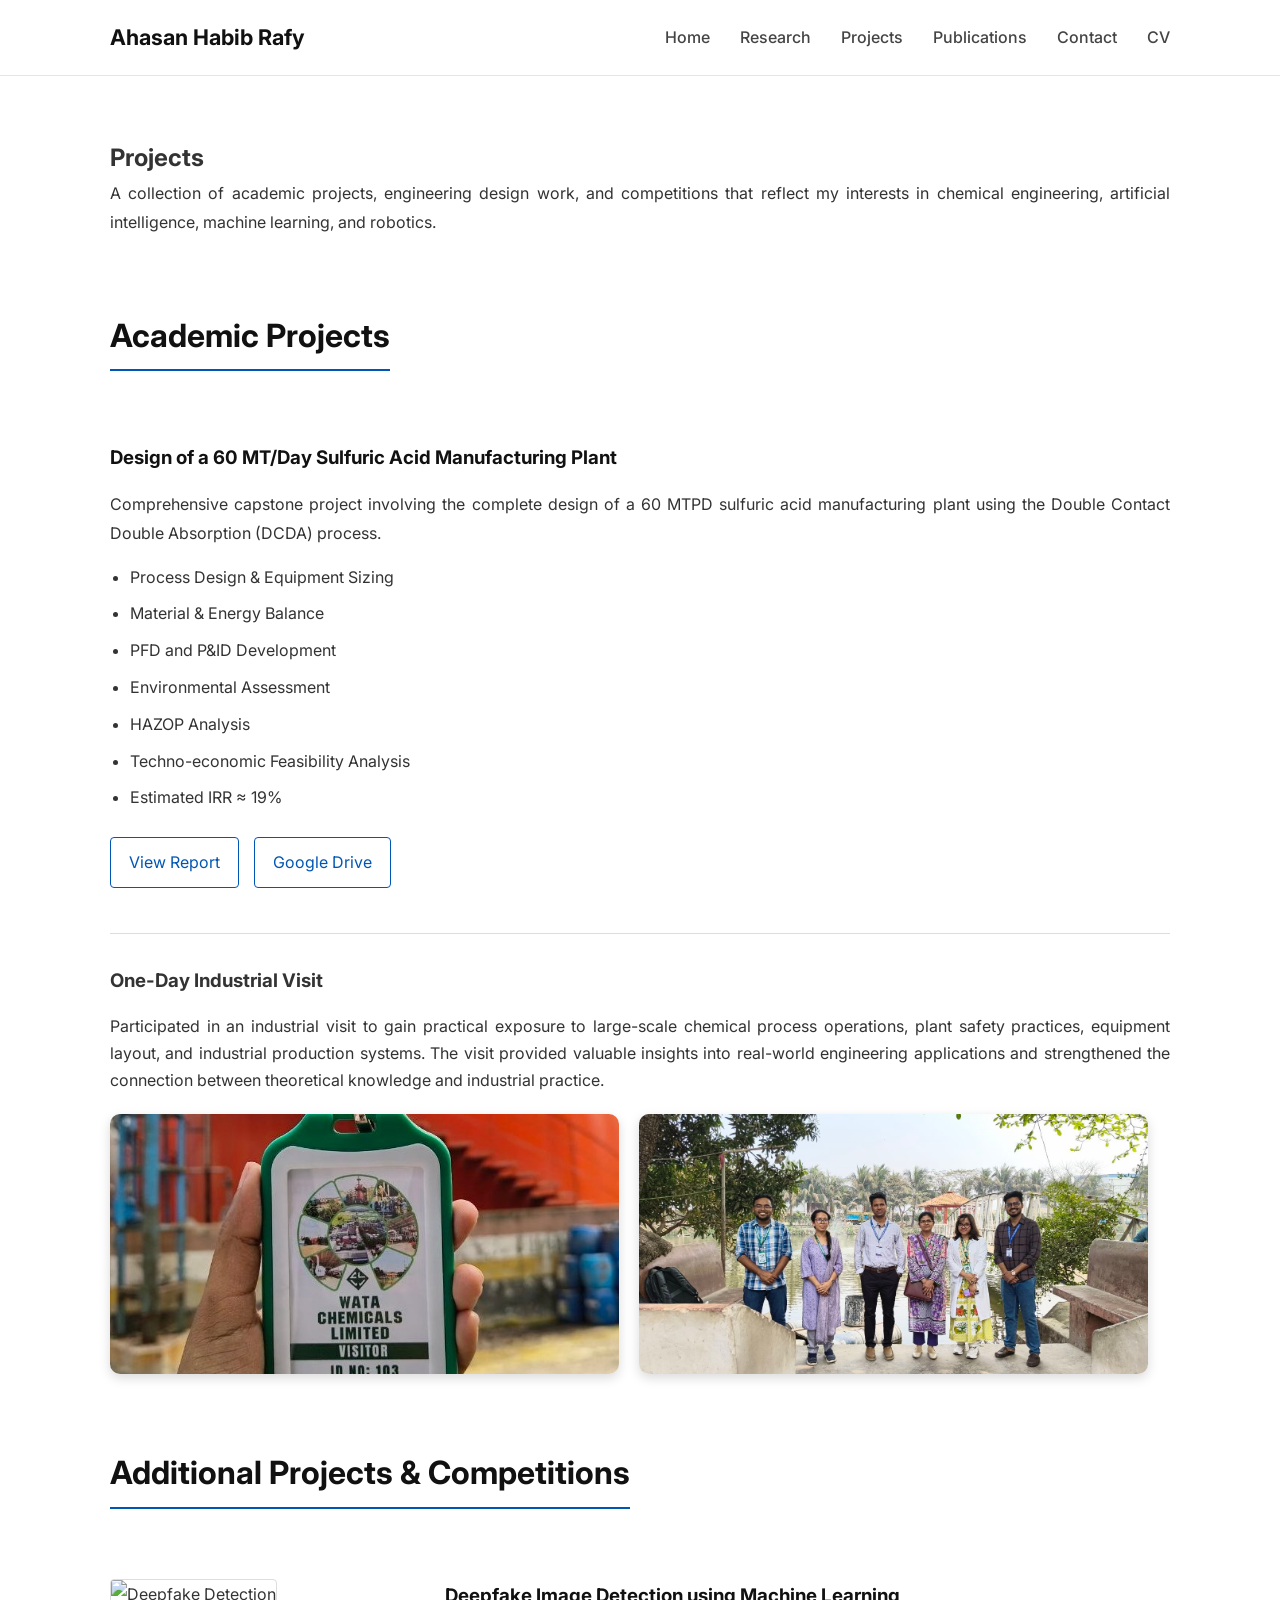
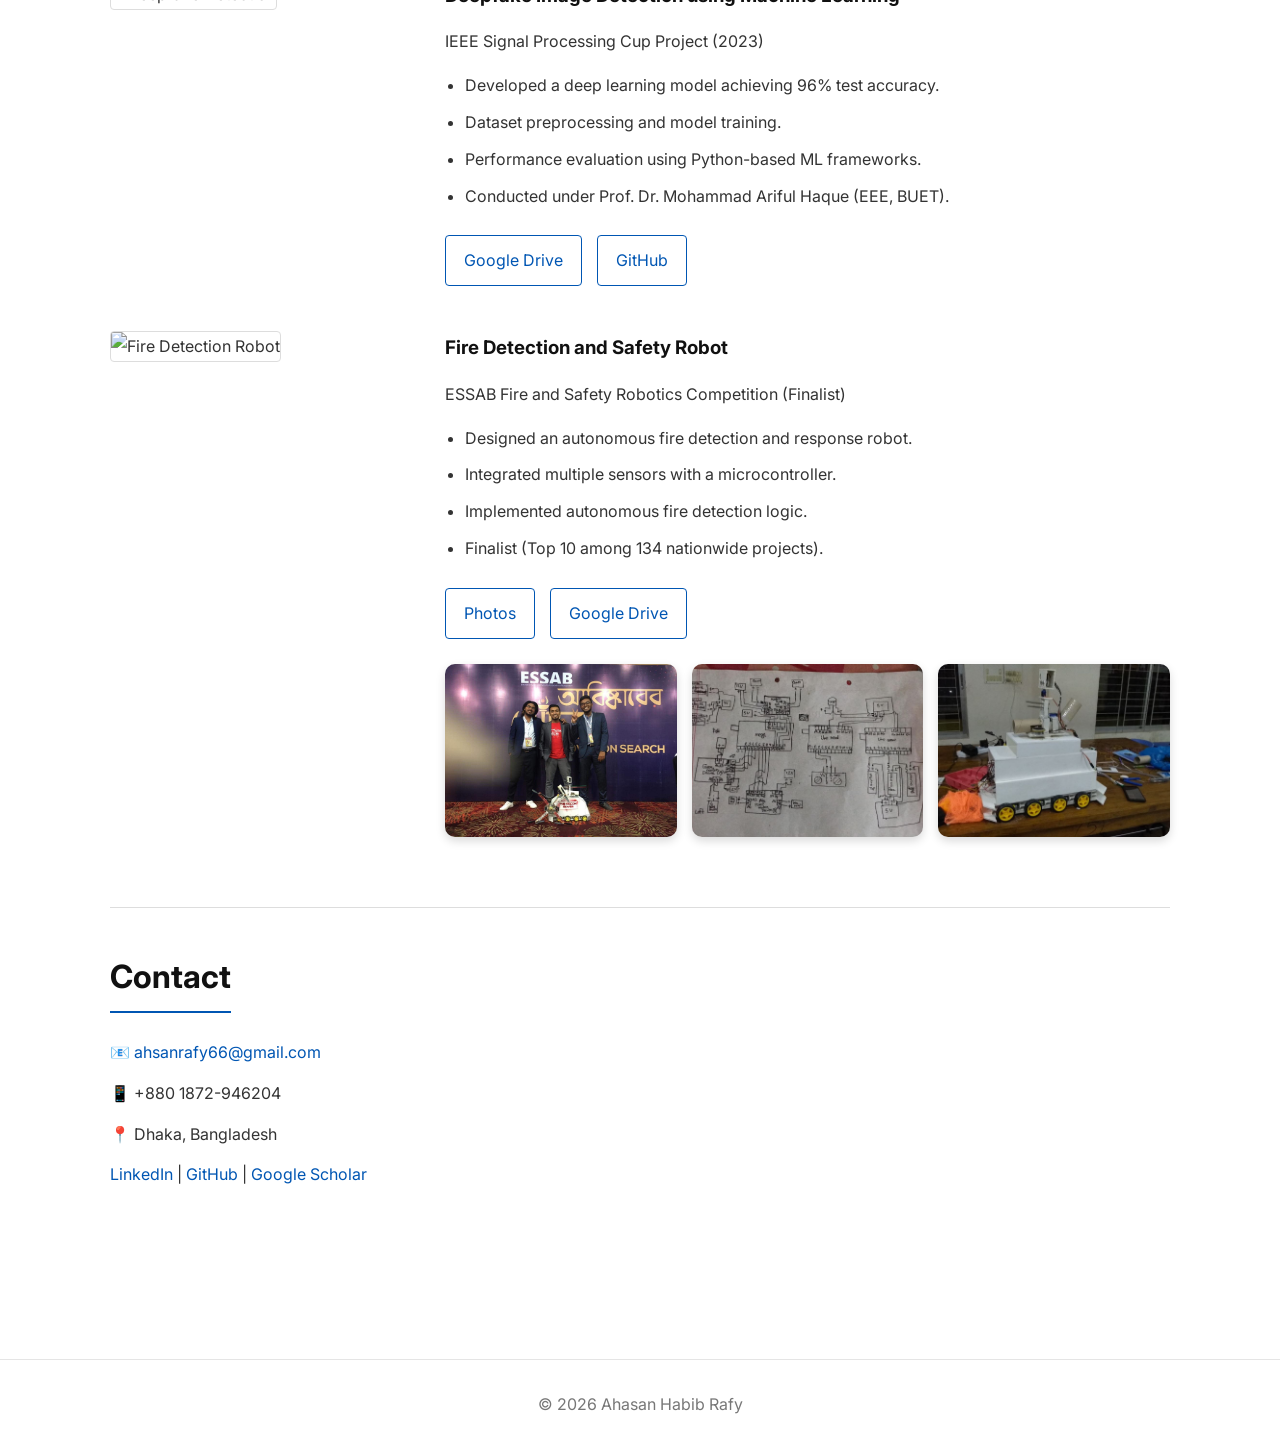
==== projects.html @ 031cfe55 "Add files via upload Initial Website" ====
<!DOCTYPE html>
<html lang="en">

<head>

    <meta charset="UTF-8">
    <meta name="viewport" content="width=device-width, initial-scale=1.0">

    <title>Projects | Ahasan Habib Rafy</title>

    <link rel="stylesheet" href="style.css">

    <link rel="preconnect" href="https://fonts.googleapis.com">

    <link rel="preconnect" href="https://fonts.gstatic.com" crossorigin>

    <link href="https://fonts.googleapis.com/css2?family=Inter:wght@300;400;500;600;700&display=swap" rel="stylesheet">

</head>

<body>

<nav>

<div class="nav-container">

<div class="logo">
<a href="index.html">Ahasan Habib Rafy</a>
</div>

<ul>

<li><a href="index.html">Home</a></li>

<li><a href="research.html">Research</a></li>

<li><a href="projects.html">Projects</a></li>

<li><a href="publications.html">Publications</a></li>

<li><a href="#contact">Contact</a></li>

<li><a href="assets/cv.pdf" target="_blank">CV</a></li>

</ul>

</div>

</nav>

<main>

<section>

<h1>Projects</h1>

<p>

A collection of academic projects, engineering design work, and competitions
that reflect my interests in chemical engineering, artificial intelligence,
machine learning, and robotics.

</p>

</section>

<!-- ====================================================== -->

<section>

    <h2>Academic Projects</h2>

    <div class="project-card">

        <div class="project-content">

            <h3>Design of a 60 MT/Day Sulfuric Acid Manufacturing Plant</h3>

            <p>
                Comprehensive capstone project involving the complete design of a
                60 MTPD sulfuric acid manufacturing plant using the Double Contact
                Double Absorption (DCDA) process.
            </p>

            <ul>
                <li>Process Design & Equipment Sizing</li>
                <li>Material & Energy Balance</li>
                <li>PFD and P&amp;ID Development</li>
                <li>Environmental Assessment</li>
                <li>HAZOP Analysis</li>
                <li>Techno-economic Feasibility Analysis</li>
                <li>Estimated IRR ≈ 19%</li>
            </ul>

            <div class="buttons">
                <a href="assets/sulfuric_report.pdf" target="_blank">
                    View Report
                </a>
                <a href="#">
                    Google Drive
                </a>
            </div>

        </div>

    </div>

    <!-- Industrial Visit Subsection -->
    <div class="industrial-visit">

        <h3>One-Day Industrial Visit</h3>

        <p>
            Participated in an industrial visit to gain practical exposure to
            large-scale chemical process operations, plant safety practices,
            equipment layout, and industrial production systems. The visit
            provided valuable insights into real-world engineering applications
            and strengthened the connection between theoretical knowledge and
            industrial practice.
        </p>

        <div class="visit-gallery">
            <img src="images/industrial-visit-1.jpg" alt="Industrial Visit Photo 1">
            <img src="images/industrial-visit-2.jpg" alt="Industrial Visit Photo 2">
        </div>

    </div>

</section>

<!-- ====================================================== -->

<section>

<h2>Additional Projects & Competitions</h2>

<!-- Deepfake -->

<div class="project-card">

<div class="project-image">

<img src="images/projects/deepfake.jpg" alt="Deepfake Detection">

</div>

<div class="project-content">

<h3>Deepfake Image Detection using Machine Learning</h3>

<p>

IEEE Signal Processing Cup Project (2023)

</p>

<ul>

<li>Developed a deep learning model achieving 96% test accuracy.</li>

<li>Dataset preprocessing and model training.</li>

<li>Performance evaluation using Python-based ML frameworks.</li>

<li>Conducted under Prof. Dr. Mohammad Ariful Haque (EEE, BUET).</li>

</ul>

<div class="buttons">

<a href="#">

Google Drive

</a>

<a href="#">

GitHub

</a>

</div>

</div>

</div>

<!-- Robotics -->

<!-- Robotics -->

<div class="project-card">

    <div class="project-image">

        <img src="images/projects/robotics.jpg" alt="Fire Detection Robot">

    </div>

    <div class="project-content">

        <h3>Fire Detection and Safety Robot</h3>

        <p>
            ESSAB Fire and Safety Robotics Competition (Finalist)
        </p>

        <ul>
            <li>Designed an autonomous fire detection and response robot.</li>
            <li>Integrated multiple sensors with a microcontroller.</li>
            <li>Implemented autonomous fire detection logic.</li>
            <li>Finalist (Top 10 among 134 nationwide projects).</li>
        </ul>

        <div class="buttons">
            <a href="#">Photos</a>
            <a href="#">Google Drive</a>
        </div>

        <!-- Project Photos -->
        <div class="project-gallery">
            <img src="images/projects/robot1.jpg" alt="Robot Photo 1">
            <img src="images/projects/robot2.jpg" alt="Robot Photo 2">
            <img src="images/projects/robot3.jpg" alt="Robot Photo 3">
        </div>

    </div>

</div>

</section>

<section id="contact">

<h2>Contact</h2>

<p>

📧

<a href="mailto:ahsanrafy66@gmail.com">

ahsanrafy66@gmail.com

</a>

</p>

<p>

📱 +880 1872-946204

</p>

<p>

📍 Dhaka, Bangladesh

</p>

<p>

<a href="https://www.linkedin.com/in/ahsan-habib-rafy-2563a71a9">

LinkedIn

</a>

|

<a href="#">

GitHub

</a>

|

<a href="#">

Google Scholar

</a>

</p>

</section>

</main>

<footer>

<p>

© 2026 Ahasan Habib Rafy

</p>

</footer>

</body>

</html>
---- style.css ----
/* ==========================================================
   AHASAN HABIB RAFY
   Academic Portfolio
   style.css
========================================================== */

/* =========================
   RESET
========================= */

*{
    margin:0;
    padding:0;
    box-sizing:border-box;
}

html{
    scroll-behavior:smooth;
}

body{

    font-family:'Inter',sans-serif;
    background:#ffffff;
    color:#333;
    line-height:1.8;
    font-size:16px;

}

/* =========================
   LINKS
========================= */

a{

    color:#0056b3;
    text-decoration:none;

}

a:hover{

    text-decoration:underline;

}

/* =========================
   NAVIGATION
========================= */

nav{

    width:100%;
    border-bottom:1px solid #e5e5e5;
    background:#fff;
    position:sticky;
    top:0;
    z-index:100;

}

.nav-container{

    max-width:1100px;
    margin:auto;

    display:flex;
    justify-content:space-between;
    align-items:center;

    padding:18px 20px;

}

.logo a{

    font-size:1.35rem;
    font-weight:700;
    color:#111;

}

nav ul{

    display:flex;
    list-style:none;
    gap:30px;

}

nav ul li{

    list-style:none;

}

nav ul li a{

    color:#444;
    font-weight:500;

}

nav ul li a:hover{

    color:#0056b3;

}

/* =========================
   MAIN
========================= */

main{

    max-width:1100px;
    margin:auto;
    padding:60px 20px;

}

/* =========================
   HERO
========================= */

.hero{

    display: flex;
    align-items: center;
    justify-content: space-between;
    gap: 60px;

}

.hero-text{

    flex:1;

}

.hero h1{

    font-size:3rem;
    color:#111;
    margin-bottom:10px;

}

.hero h2{

    font-size:1.25rem;
    font-weight:500;
    color:#666;

    margin-bottom:30px;

}

.hero p{

    margin-bottom:30px;
    text-align:justify;

}

.hero-image{

    flex: 0 0 450px;

}

.hero-image img{

    width:100%;
    border-radius:6px;
    border:1px solid #ddd;

}

/* =========================
   SOCIAL BUTTONS
========================= */

.buttons{

    display:flex;
    gap:15px;
    flex-wrap:wrap;

}

.buttons a{

    border:1px solid #0056b3;

    color:#0056b3;

    padding:10px 18px;

    border-radius:4px;

    transition:0.2s;

}

.buttons a:hover{

    background:#0056b3;
    color:white;
    text-decoration:none;

}

/* =========================
   SECTION
========================= */

section{

    margin-bottom:70px;

}

section h2{

    font-size:2rem;

    margin-bottom:25px;

    color:#111;

    border-bottom:2px solid #0056b3;

    display:inline-block;

    padding-bottom:5px;

}

section p{

    text-align:justify;

}

/* =========================
   RESEARCH TAGS
========================= */

.tags{

    display:flex;

    flex-wrap:wrap;

    gap:12px;

}

.tags span{

    border:1px solid #cfcfcf;

    padding:10px 16px;

    border-radius:25px;

    background:#fafafa;

    font-size:.95rem;

}

/* =========================
   SKILLS
========================= */

.skills-grid{

    display:grid;

    grid-template-columns:repeat(2,1fr);

    gap:30px;

}

.skill-card{

    border:1px solid #e4e4e4;

    padding:25px;

    border-radius:6px;

}

.skill-card h3{

    margin-bottom:18px;

    color:#0056b3;

}

.skill-card ul{

    padding-left:18px;

}

.skill-card li{

    margin-bottom:8px;

}

/* =========================
   CONTACT
========================= */

#contact{

    border-top:1px solid #ddd;

    padding-top:40px;

}

#contact p{

    margin-bottom:12px;

}

/* =========================
   FOOTER
========================= */

footer{

    border-top:1px solid #e5e5e5;

    padding:30px;

    text-align:center;

    color:#777;

    margin-top:40px;

}

/* =========================
   IMAGES
========================= */

img{

    max-width:100%;

}

/* =========================
   TABLES (future use)
========================= */

table{

    width:100%;
    border-collapse:collapse;

    margin-top:20px;

}

table td,
table th{

    border:1px solid #ddd;

    padding:10px;

}

table th{

    background:#f5f5f5;

}

/* =========================
   HORIZONTAL RULE
========================= */

hr{

    border:none;
    border-top:1px solid #ddd;
    margin:40px 0;

}

/* =========================
   RESPONSIVE
========================= */

@media(max-width:900px){

.hero{

    flex-direction:column-reverse;

    align-items:flex-start;

}

.hero-image{

    width:220px;

}

.skills-grid{

    grid-template-columns:1fr;

}

nav ul{

    gap:18px;

}

}

@media(max-width:700px){

.nav-container{

    flex-direction:column;

    gap:20px;

}

nav ul{

    flex-wrap:wrap;

    justify-content:center;

}

.hero h1{

    font-size:2.3rem;

}

.hero h2{

    font-size:1.05rem;

}

section h2{

    font-size:1.7rem;

}

.buttons{

    justify-content:center;

}

.tags{

    justify-content:center;

}

}

@media(max-width:500px){

main{

    padding:40px 15px;

}

.hero-image{

    width:180px;

}

.buttons{

    flex-direction:column;

}

.buttons a{

    text-align:center;

}

}

/* ==========================================
   RESEARCH PAGE
========================================== */

.gallery{

    display:grid;
    grid-template-columns:repeat(3,1fr);
    gap:25px;
    margin-top:30px;

}

.gallery-item{

    text-align:center;

}

.gallery-item img{

    width:100%;
    height:250px;
    object-fit:cover;
    border:1px solid #ddd;
    border-radius:4px;

}

.gallery-item p{

    margin-top:10px;
    font-size:0.95rem;
    color:#666;

}

@media(max-width:900px){

.gallery{

    grid-template-columns:1fr;

}

.gallery-item img{

    height:auto;

}

}

/* ==========================================
   PROJECTS PAGE
========================================== */

.project-card{

    display:flex;
    gap:35px;
    margin:45px 0;
    align-items:flex-start;

}

.project-image{

    flex:0 0 300px;

}

.project-image img{

    width:100%;
    border:1px solid #ddd;
    border-radius:4px;

}

.project-content{

    flex:1;

}

.project-content h3{

    margin-bottom:15px;
    color:#111;

}

.project-content p{

    margin-bottom:15px;

}

.project-content ul{

    padding-left:20px;
    margin-bottom:25px;

}

.project-content li{

    margin-bottom:8px;

}

@media(max-width:900px){

.project-card{

    flex-direction:column;

}

.project-image{

    width:100%;

}

/* ==========================================
   PUBLICATIONS
========================================== */

.publication{

    border-left:4px solid #0056b3;
    padding-left:20px;
    margin:25px 0;

}

.publication p{

    color:#555;

}
}
.industrial-visit{
    margin-top: 40px;
    padding-top: 30px;
    border-top: 1px solid #ddd;
}

.industrial-visit h3{
    margin-bottom: 15px;
}

.industrial-visit p{
    margin-bottom: 20px;
    line-height: 1.7;
}

.visit-gallery{
    display: flex;
    gap: 20px;
    flex-wrap: wrap;
}

.visit-gallery img{
    flex: 1;
    min-width: 280px;
    max-width: 48%;
    height: 260px;
    object-fit: cover;
    object-position: center;   /* Center crop */
    border-radius: 10px;
    box-shadow: 0 4px 12px rgba(0,0,0,0.15);
}
.project-gallery{
    margin-top: 25px;
    display: flex;
    gap: 15px;
    flex-wrap: wrap;
}

.project-gallery img{
    width: calc(33.33% - 10px);
    min-width: 180px;
    aspect-ratio: 4/3;
    object-fit: cover;
    object-position: center;
    border-radius: 10px;
    box-shadow: 0 4px 10px rgba(0,0,0,0.15);
    transition: transform 0.3s ease;
}

.project-gallery img:hover{
    transform: scale(1.03);
}
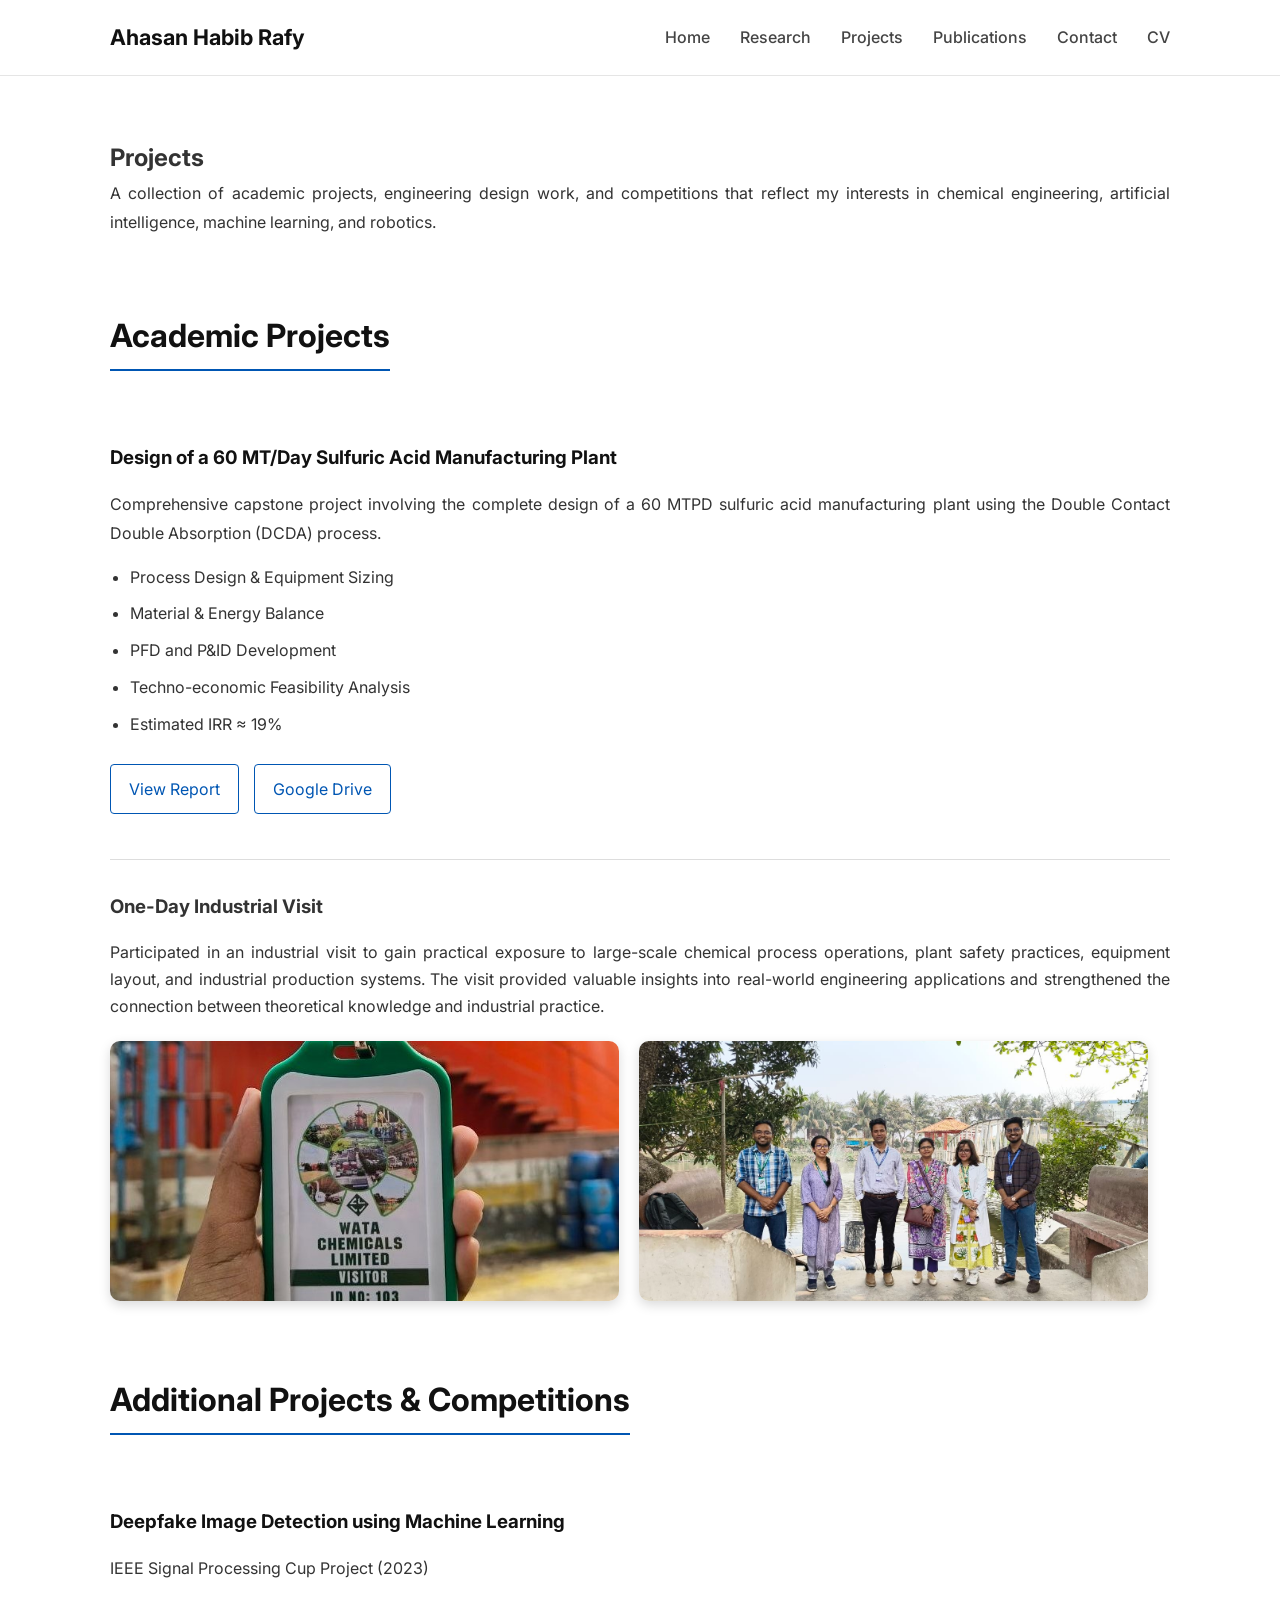
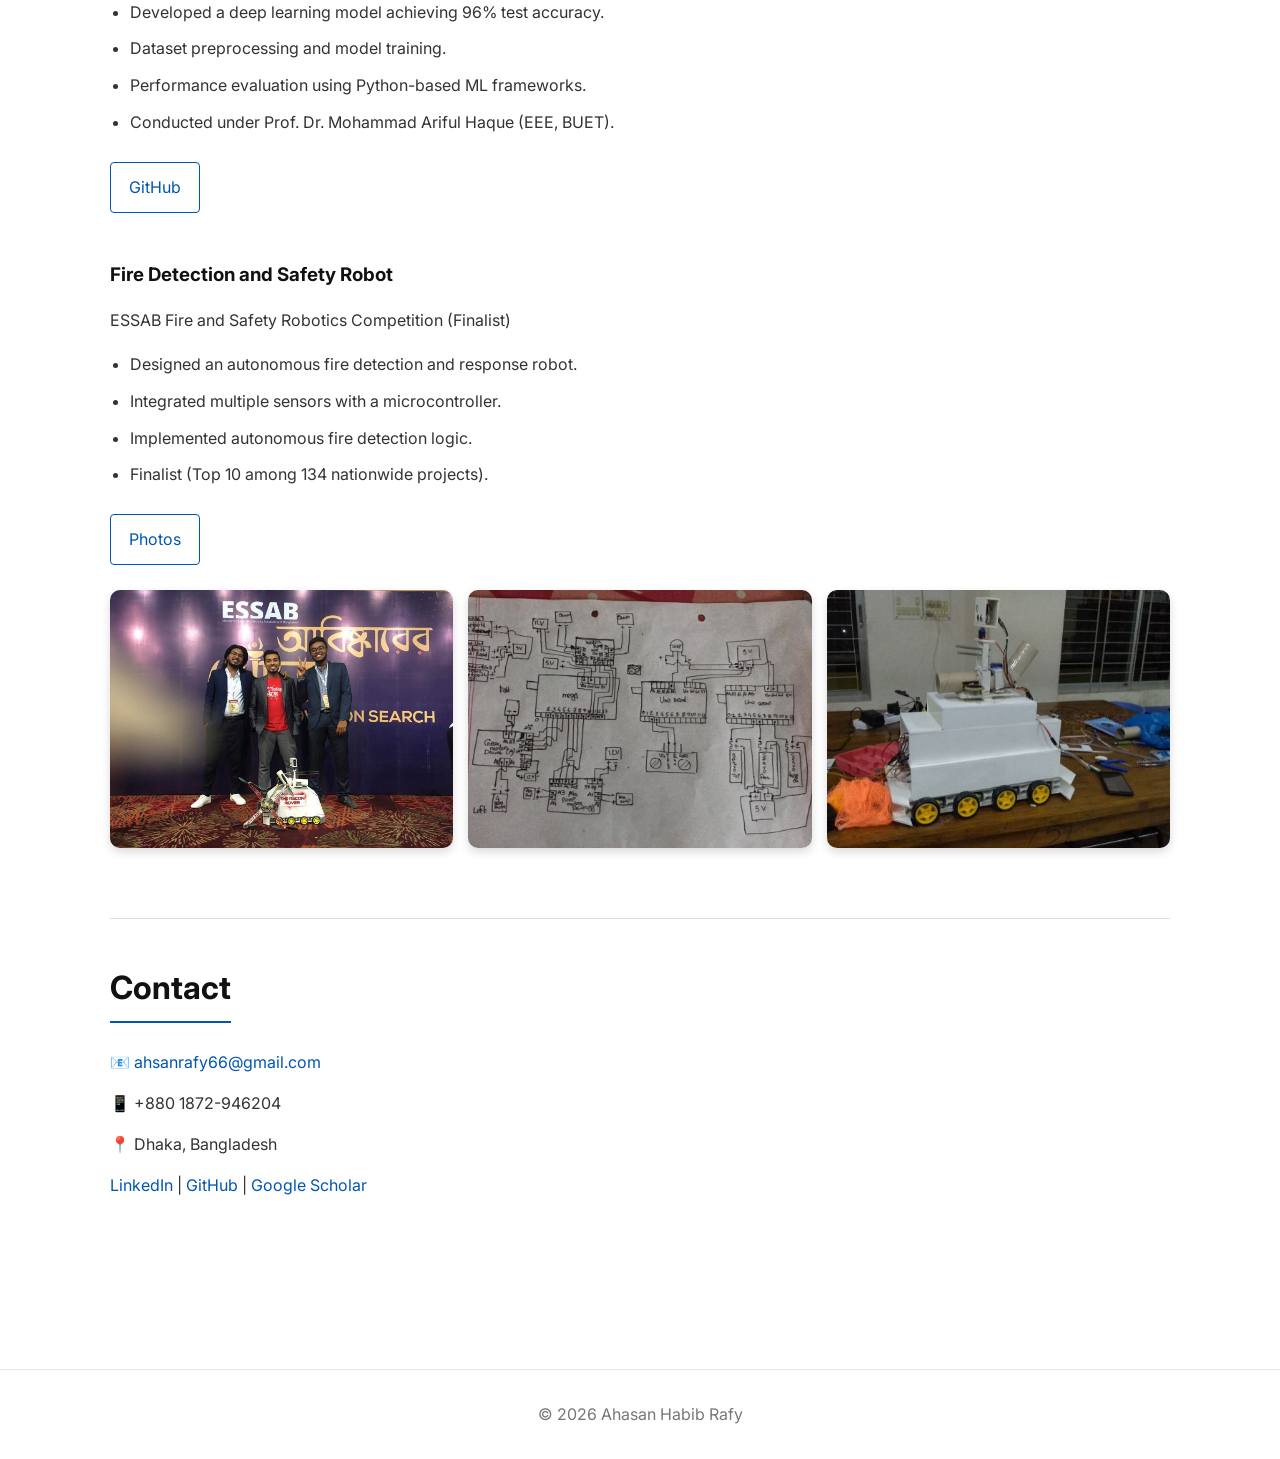
==== commit 85ae8f33: "Add files via upload version 2" ====
--- a/projects.html
+++ b/projects.html
@@ -86,17 +86,15 @@
                 <li>Process Design & Equipment Sizing</li>
                 <li>Material & Energy Balance</li>
                 <li>PFD and P&amp;ID Development</li>
-                <li>Environmental Assessment</li>
-                <li>HAZOP Analysis</li>
                 <li>Techno-economic Feasibility Analysis</li>
                 <li>Estimated IRR ≈ 19%</li>
             </ul>
 
             <div class="buttons">
-                <a href="assets/sulfuric_report.pdf" target="_blank">
+                <a href="https://drive.google.com/file/d/13DH-ZAOr2LEgkhJGG7vrE-RukiJyX8AS/view?usp=drive_link" target="_blank">
                     View Report
                 </a>
-                <a href="#">
+                <a href="https://drive.google.com/drive/folders/1cYNmdhlsCjySzA49zK9D0_FBFE9Hs80x?usp=drive_link" target="_blank">
                     Google Drive
                 </a>
             </div>
@@ -132,153 +130,118 @@
 
 <section>
 
-<h2>Additional Projects & Competitions</h2>
-
-<!-- Deepfake -->
-
-<div class="project-card">
-
-<div class="project-image">
-
-<img src="images/projects/deepfake.jpg" alt="Deepfake Detection">
-
-</div>
-
-<div class="project-content">
-
-<h3>Deepfake Image Detection using Machine Learning</h3>
-
-<p>
-
-IEEE Signal Processing Cup Project (2023)
-
-</p>
-
-<ul>
-
-<li>Developed a deep learning model achieving 96% test accuracy.</li>
-
-<li>Dataset preprocessing and model training.</li>
-
-<li>Performance evaluation using Python-based ML frameworks.</li>
-
-<li>Conducted under Prof. Dr. Mohammad Ariful Haque (EEE, BUET).</li>
-
-</ul>
-
-<div class="buttons">
+    <h2>Additional Projects & Competitions</h2>
+
+    <!-- Deepfake -->
+    <div class="project-card">
+
+        <div class="project-content">
+
+            <h3>Deepfake Image Detection using Machine Learning</h3>
+
+            <p>
+                IEEE Signal Processing Cup Project (2023)
+            </p>
+
+            <ul>
+                <li>Developed a deep learning model achieving 96% test accuracy.</li>
+                <li>Dataset preprocessing and model training.</li>
+                <li>Performance evaluation using Python-based ML frameworks.</li>
+                <li>Conducted under Prof. Dr. Mohammad Ariful Haque (EEE, BUET).</li>
+            </ul>
+
+            <div class="buttons">
+                <a href="#">GitHub</a>
+            </div>
+
+        </div>
+
+    </div>
+
+    <!-- Robotics -->
+    <div class="project-card">
+
+        <div class="project-content">
+
+            <h3>Fire Detection and Safety Robot</h3>
+
+            <p>
+                ESSAB Fire and Safety Robotics Competition (Finalist)
+            </p>
+
+            <ul>
+                <li>Designed an autonomous fire detection and response robot.</li>
+                <li>Integrated multiple sensors with a microcontroller.</li>
+                <li>Implemented autonomous fire detection logic.</li>
+                <li>Finalist (Top 10 among 134 nationwide projects).</li>
+            </ul>
+
+            <div class="buttons">
+                <a href="https://drive.google.com/drive/folders/1A1L3kk9WWM-lfLNbj0kkNv6wkd1Zb5Vy?usp=drive_link" target="_blank">Photos</a>
+               
+            </div>
+
+            <!-- Robotics Photos -->
+            <div class="project-gallery">
+                <img src="images/projects/robot1.jpg" alt="Robot Photo 1">
+                <img src="images/projects/robot2.jpg" alt="Robot Photo 2">
+                <img src="images/projects/robot3.jpg" alt="Robot Photo 3">
+            </div>
+
+        </div>
+
+    </div>
+
+</section>
+
+<section id="contact">
+
+<h2>Contact</h2>
+
+<p>
+
+📧
+
+<a href="mailto:ahsanrafy66@gmail.com">
+
+ahsanrafy66@gmail.com
+
+</a>
+
+</p>
+
+<p>
+
+📱 +880 1872-946204
+
+</p>
+
+<p>
+
+📍 Dhaka, Bangladesh
+
+</p>
+
+<p>
+
+<a href="https://www.linkedin.com/in/ahsan-habib-rafy-2563a71a9">
+
+LinkedIn
+
+</a>
+
+|
 
 <a href="#">
 
-Google Drive
-
-</a>
+GitHub
+
+</a>
+
+|
 
 <a href="#">
 
-GitHub
-
-</a>
-
-</div>
-
-</div>
-
-</div>
-
-<!-- Robotics -->
-
-<!-- Robotics -->
-
-<div class="project-card">
-
-    <div class="project-image">
-
-        <img src="images/projects/robotics.jpg" alt="Fire Detection Robot">
-
-    </div>
-
-    <div class="project-content">
-
-        <h3>Fire Detection and Safety Robot</h3>
-
-        <p>
-            ESSAB Fire and Safety Robotics Competition (Finalist)
-        </p>
-
-        <ul>
-            <li>Designed an autonomous fire detection and response robot.</li>
-            <li>Integrated multiple sensors with a microcontroller.</li>
-            <li>Implemented autonomous fire detection logic.</li>
-            <li>Finalist (Top 10 among 134 nationwide projects).</li>
-        </ul>
-
-        <div class="buttons">
-            <a href="#">Photos</a>
-            <a href="#">Google Drive</a>
-        </div>
-
-        <!-- Project Photos -->
-        <div class="project-gallery">
-            <img src="images/projects/robot1.jpg" alt="Robot Photo 1">
-            <img src="images/projects/robot2.jpg" alt="Robot Photo 2">
-            <img src="images/projects/robot3.jpg" alt="Robot Photo 3">
-        </div>
-
-    </div>
-
-</div>
-
-</section>
-
-<section id="contact">
-
-<h2>Contact</h2>
-
-<p>
-
-📧
-
-<a href="mailto:ahsanrafy66@gmail.com">
-
-ahsanrafy66@gmail.com
-
-</a>
-
-</p>
-
-<p>
-
-📱 +880 1872-946204
-
-</p>
-
-<p>
-
-📍 Dhaka, Bangladesh
-
-</p>
-
-<p>
-
-<a href="https://www.linkedin.com/in/ahsan-habib-rafy-2563a71a9">
-
-LinkedIn
-
-</a>
-
-|
-
-<a href="#">
-
-GitHub
-
-</a>
-
-|
-
-<a href="#">
-
 Google Scholar
 
 </a>
--- a/style.css
+++ b/style.css
@@ -688,6 +688,10 @@
     object-position: center;   /* Center crop */
     border-radius: 10px;
     box-shadow: 0 4px 12px rgba(0,0,0,0.15);
+    transition: transform 0.3s ease;
+}
+.visit-gallery img:hover{
+    transform: scale(1.03);
 }
 .project-gallery{
     margin-top: 25px;
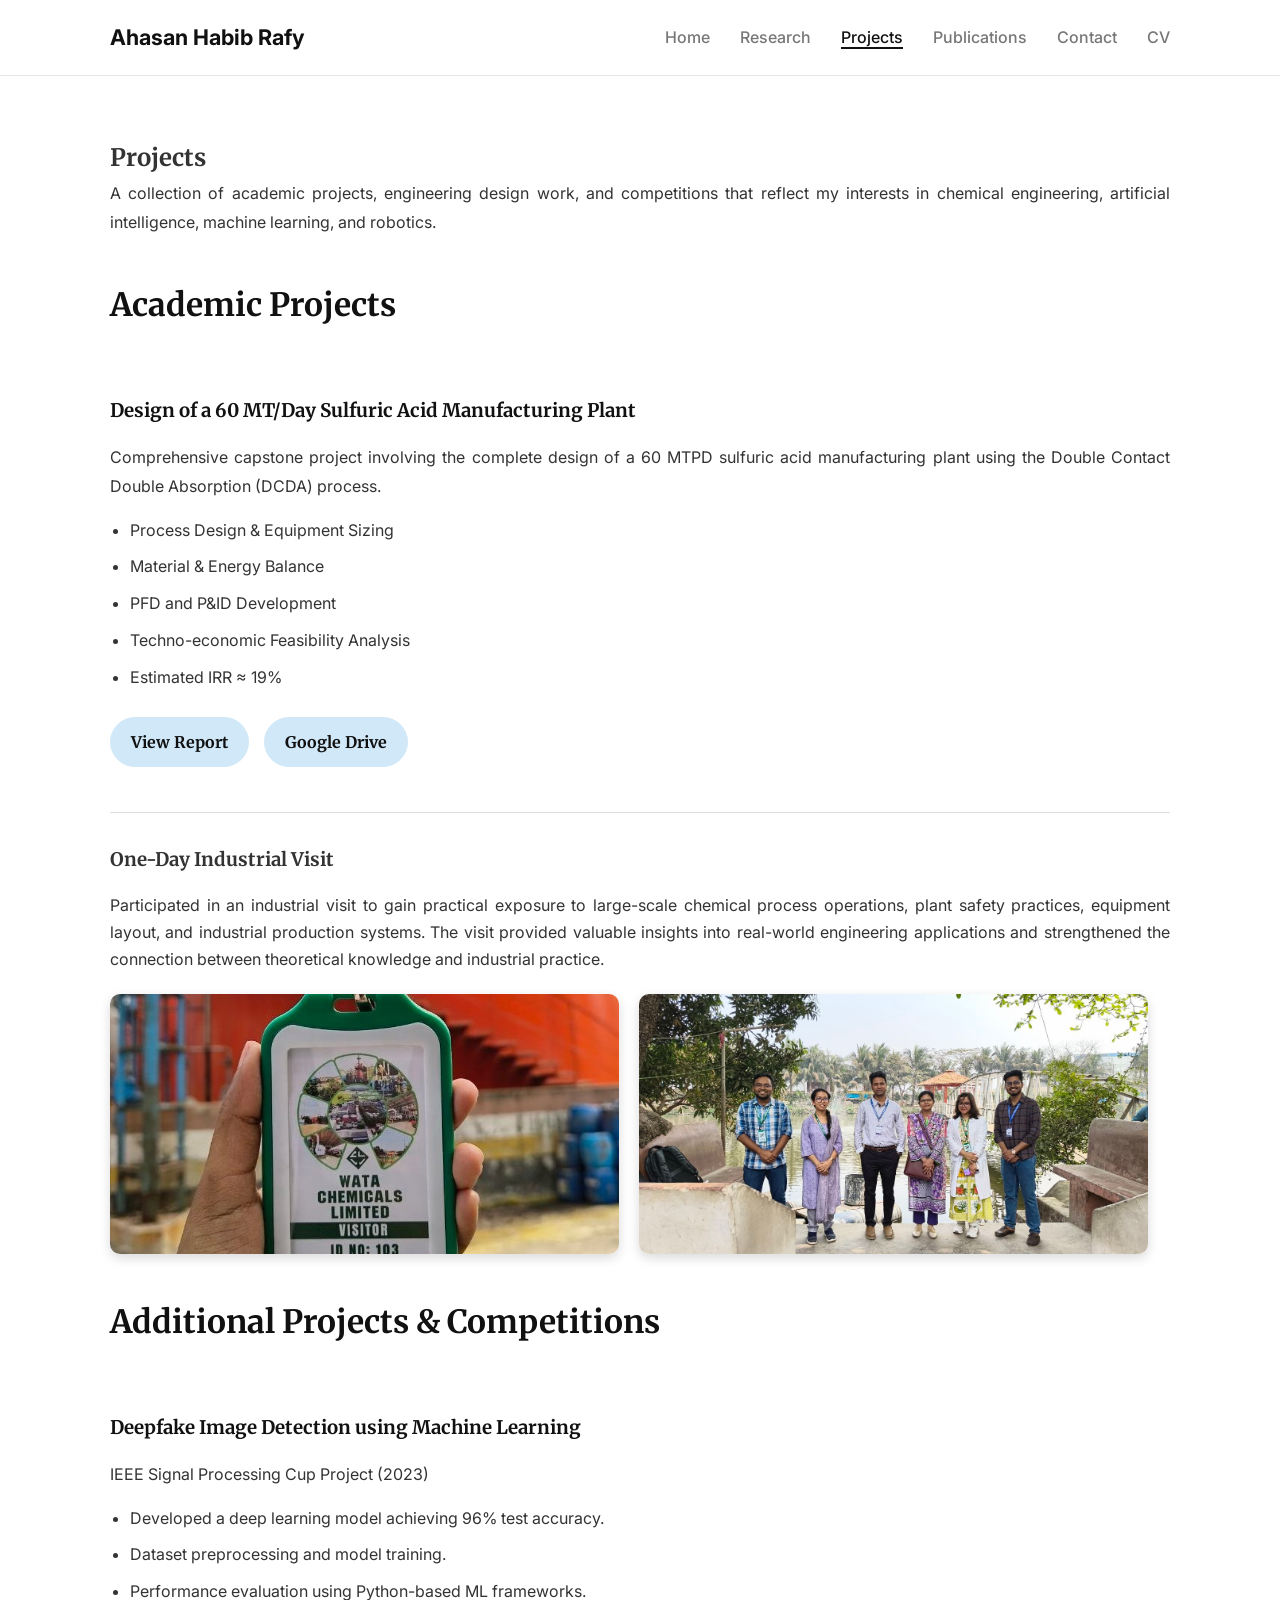
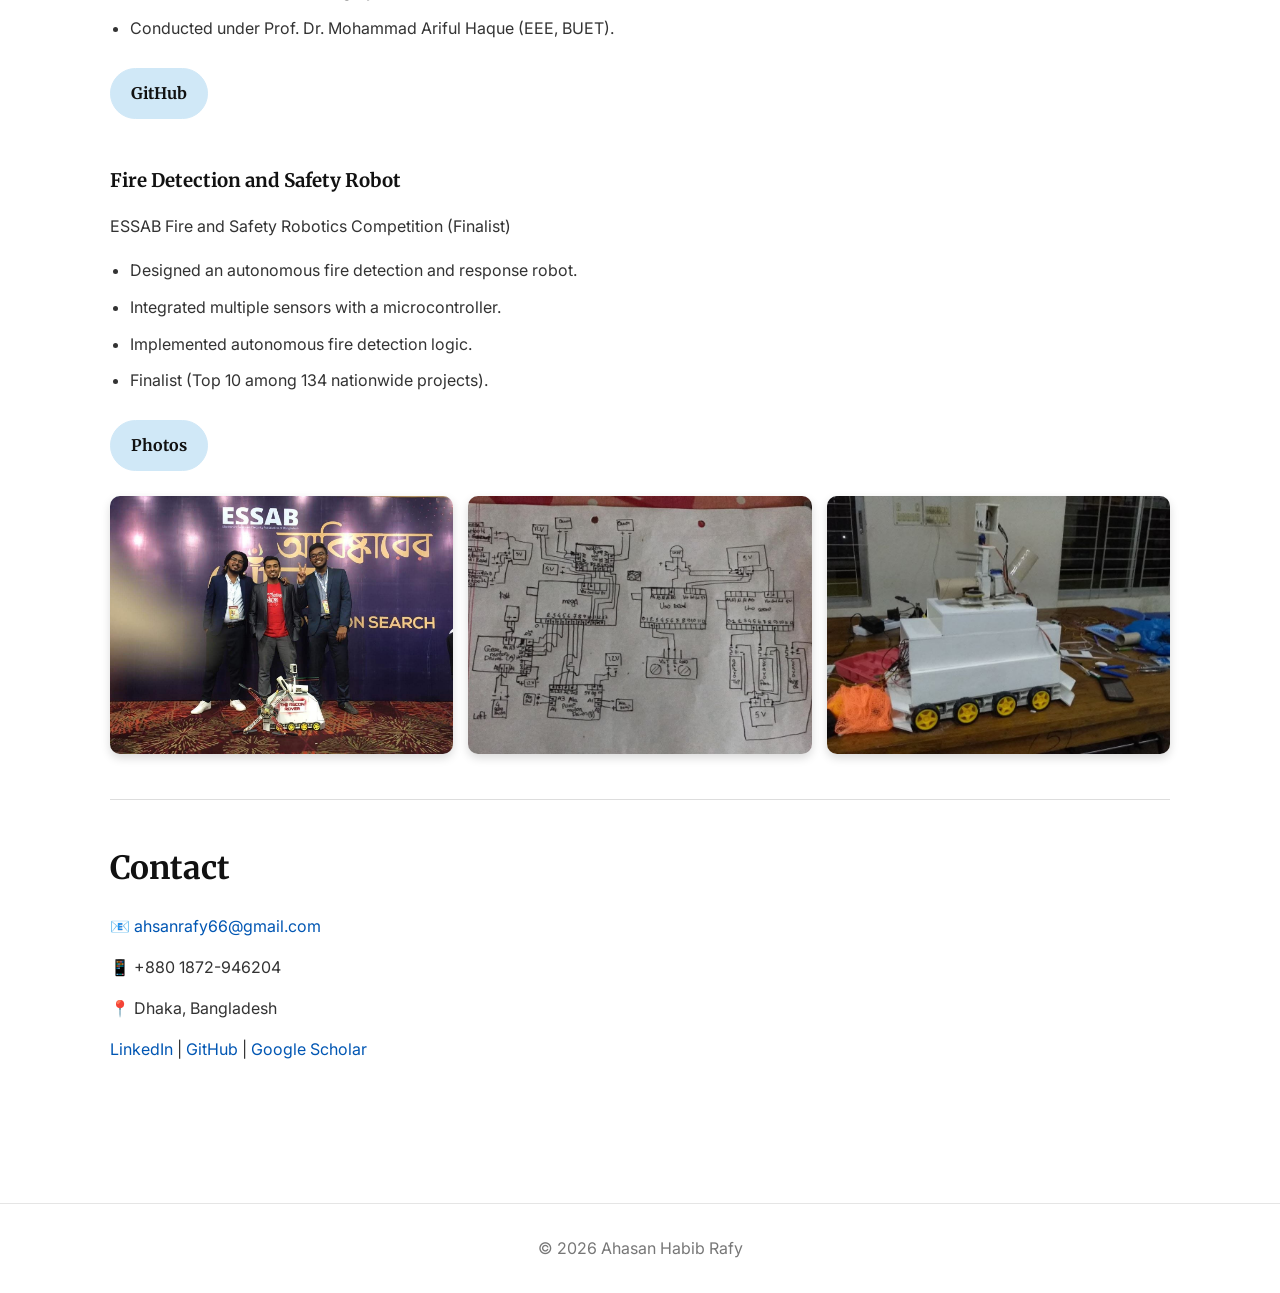
==== commit 358810b3: "Add files via upload changed button colors, fonts, also research texts." ====
--- a/projects.html
+++ b/projects.html
@@ -15,6 +15,12 @@
     <link rel="preconnect" href="https://fonts.gstatic.com" crossorigin>
 
     <link href="https://fonts.googleapis.com/css2?family=Inter:wght@300;400;500;600;700&display=swap" rel="stylesheet">
+    
+    <link href="https://fonts.googleapis.com/css2?family=Inter:wght@300;400;500;600&family=Playfair+Display:wght@700&display=swap" rel="stylesheet">
+    
+    <link href="https://fonts.googleapis.com/css2?family=Inter:wght@300;400;500;600;700&display=swap" rel="stylesheet">
+
+    <link href="https://fonts.googleapis.com/css2?family=Inter:wght@300;400;500;600&family=Merriweather:wght@700&display=swap" rel="stylesheet">
 
 </head>
 
@@ -34,13 +40,15 @@
 
 <li><a href="research.html">Research</a></li>
 
-<li><a href="projects.html">Projects</a></li>
+<li><a href="projects.html" class="active">Projects</a></li>
 
 <li><a href="publications.html">Publications</a></li>
 
 <li><a href="#contact">Contact</a></li>
 
 <li><a href="assets/cv.pdf" target="_blank">CV</a></li>
+
+
 
 </ul>
 
--- a/style.css
+++ b/style.css
@@ -26,6 +26,10 @@
     line-height:1.8;
     font-size:16px;
 
+}
+
+h1, h2, h3, h4 {
+    font-family: 'Merriweather', serif;
 }
 
 /* =========================
@@ -97,14 +101,25 @@
 
 nav ul li a{
 
-    color:#444;
+    color:#777;              /* Grey */
     font-weight:500;
+    text-decoration:none;
+    transition:color 0.2s ease;
 
 }
 
 nav ul li a:hover{
 
-    color:#0056b3;
+    color:#111;
+    text-decoration: none;
+}
+
+nav ul li a.active{
+
+    color:#111;
+    text-decoration:underline;
+    text-underline-offset:4px;
+    text-decoration-thickness:2px;
 
 }
 
@@ -153,7 +168,7 @@
     font-weight:500;
     color:#666;
 
-    margin-bottom:30px;
+
 
 }
 
@@ -192,24 +207,31 @@
 
 .buttons a{
 
-    border:1px solid #0056b3;
-
-    color:#0056b3;
-
-    padding:10px 18px;
-
-    border-radius:4px;
-
-    transition:0.2s;
+   background: #d0e8f7;
+    border: 1px solid #d0e8f7;
+
+    color: #111;                 /* Deep black */
+
+    font-family: 'Merriweather', serif;
+    font-weight: 700;
+
+    padding: 10px 20px;
+
+    border-radius: 999px;
+
+    text-decoration: none;
+
+    transition: 0.2s ease;
+
 
 }
 
 .buttons a:hover{
 
-    background:#0056b3;
-    color:white;
-    text-decoration:none;
-
+    background: #b7dbf2;         /* Slightly darker blue */
+    color: #111;
+    border-color: #b7dbf2;
+    text-decoration: none;
 }
 
 /* =========================
@@ -218,7 +240,7 @@
 
 section{
 
-    margin-bottom:70px;
+    margin-bottom:40px;
 
 }
 
@@ -226,11 +248,11 @@
 
     font-size:2rem;
 
-    margin-bottom:25px;
+    margin-bottom:10px;
 
     color:#111;
 
-    border-bottom:2px solid #0056b3;
+
 
     display:inline-block;
 
@@ -524,6 +546,7 @@
     grid-template-columns:repeat(3,1fr);
     gap:25px;
     margin-top:30px;
+    margin-bottom:30px;
 
 }
 
@@ -544,7 +567,7 @@
 }
 
 .gallery-item p{
-
+    margin-left:100px;
     margin-top:10px;
     font-size:0.95rem;
     color:#666;
@@ -714,3 +737,9 @@
 .project-gallery img:hover{
     transform: scale(1.03);
 }
+.thesis-list {
+    padding-left:50px;
+}
+
+
+
